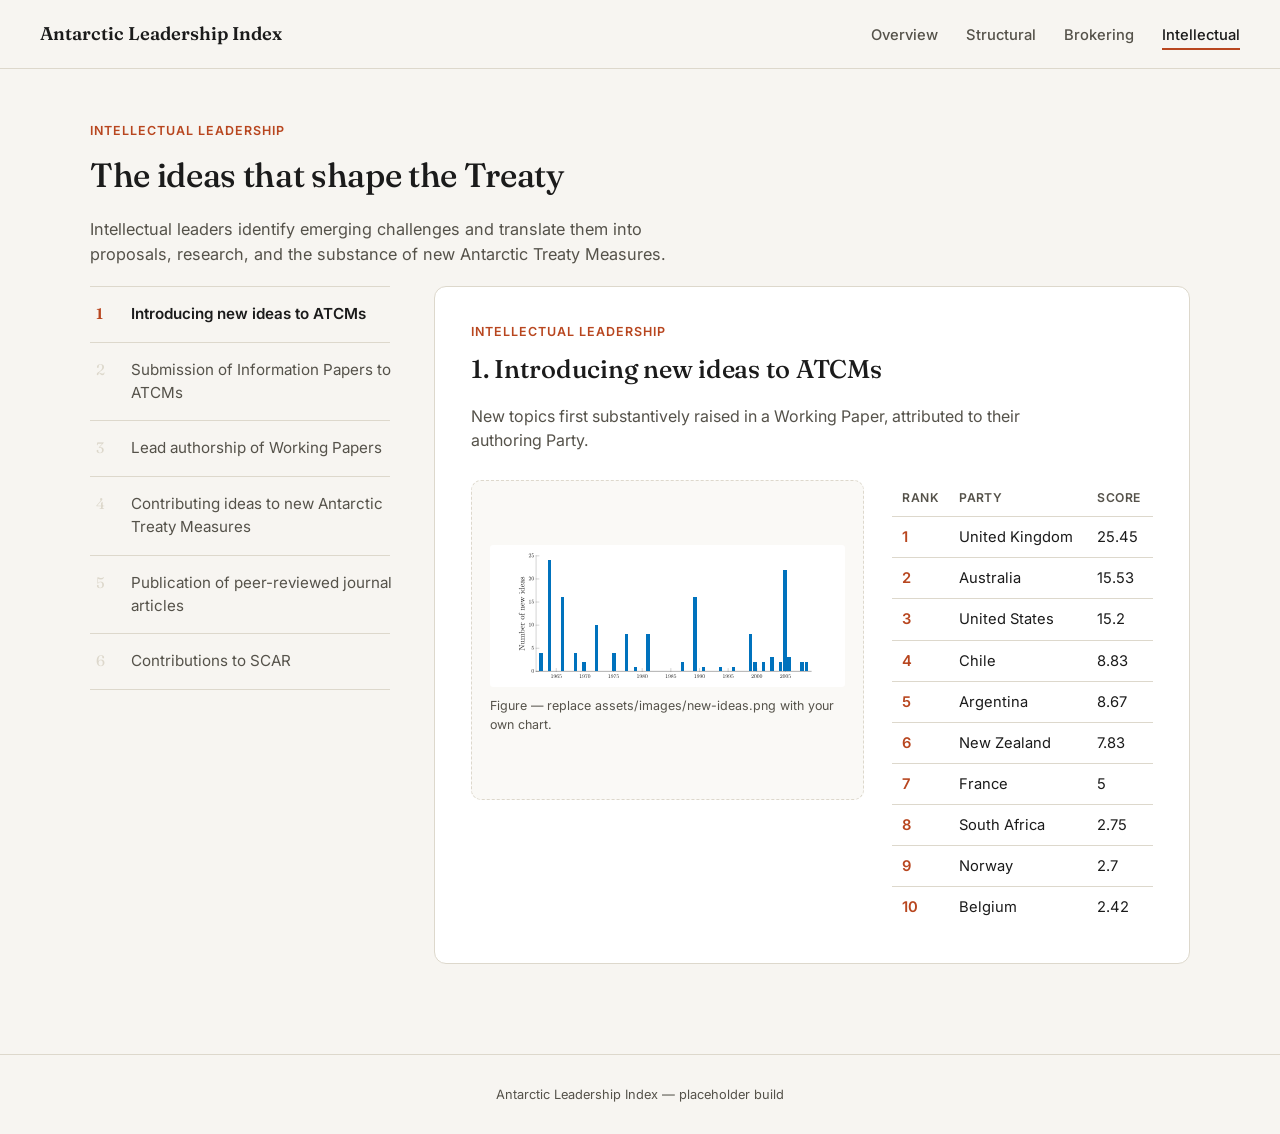
==== intellectual.html @ c26be4f8 "Initial commit: Antarctic Leadership Index static site" ====
<!DOCTYPE html>
<html lang="en">
<head>
<meta charset="UTF-8">
<meta name="viewport" content="width=device-width, initial-scale=1.0">
<title>Intellectual leadership — Antarctic Leadership Index</title>
<link rel="stylesheet" href="styles.css">
</head>
<body class="cat-intellectual">

<nav class="site-nav">
  <a class="brand" href="index.html">Antarctic Leadership Index</a>
  <ul>
    <li><a class="nav-link" href="index.html">Overview</a></li>
    <li><a class="nav-link" href="structural.html">Structural</a></li>
    <li><a class="nav-link" href="brokering.html">Brokering</a></li>
    <li><a class="nav-link" href="intellectual.html">Intellectual</a></li>
  </ul>
</nav>

<main>
  <div class="page-header">
    <span class="eyebrow">Intellectual leadership</span>
    <h1>The ideas that shape the Treaty</h1>
    <p>Intellectual leaders identify emerging challenges and translate them
      into proposals, research, and the substance of new Antarctic Treaty
      Measures.</p>
  </div>

  <div class="metric-layout">
    <ul class="metric-list" id="metric-list"></ul>
    <section class="metric-panel" id="metric-panel"></section>
  </div>
</main>

<footer class="site-footer">Antarctic Leadership Index — placeholder build</footer>

<script src="data.js"></script>
<script src="script.js"></script>
<script>renderCategoryPage("intellectual");</script>
</body>
</html>
---- styles.css ----
@import url('https://fonts.googleapis.com/css2?family=Fraunces:opsz,wght@9..144,400;9..144,500;9..144,600&family=Inter:wght@400;500;600;700&display=swap');

:root {
  --cream: #f7f5f1;
  --ink: #1b1b1b;
  --ink-soft: #55524a;
  --rule: #ddd8cc;
  --structural: #24467a;
  --brokering: #6f8a1f;
  --intellectual: #b8461f;
  --accent: var(--structural);
}

* { box-sizing: border-box; }

html { scroll-behavior: smooth; }
@media (prefers-reduced-motion: reduce) {
  html { scroll-behavior: auto; }
  * { animation-duration: 0.001ms !important; transition-duration: 0.001ms !important; }
}

body {
  margin: 0;
  background: var(--cream);
  color: var(--ink);
  font-family: 'Inter', system-ui, sans-serif;
  line-height: 1.5;
}

body.cat-structural { --accent: var(--structural); }
body.cat-brokering { --accent: var(--brokering); }
body.cat-intellectual { --accent: var(--intellectual); }

h1, h2, h3 {
  font-family: 'Fraunces', Georgia, serif;
  font-weight: 500;
  margin: 0 0 0.4em;
  letter-spacing: -0.01em;
}

a { color: inherit; }

/* ---------- Top nav ---------- */
.site-nav {
  display: flex;
  align-items: center;
  justify-content: space-between;
  padding: 20px 40px;
  border-bottom: 1px solid var(--rule);
  flex-wrap: wrap;
  gap: 12px;
}

.site-nav .brand {
  font-family: 'Fraunces', Georgia, serif;
  font-size: 1.15rem;
  font-weight: 600;
  text-decoration: none;
}

.site-nav ul {
  display: flex;
  gap: 28px;
  list-style: none;
  margin: 0;
  padding: 0;
}

.site-nav a.nav-link {
  text-decoration: none;
  font-size: 0.92rem;
  font-weight: 500;
  color: var(--ink-soft);
  padding-bottom: 4px;
  border-bottom: 2px solid transparent;
  transition: color 0.2s ease, border-color 0.2s ease;
}

.site-nav a.nav-link:hover { color: var(--ink); }

.site-nav a.nav-link.active {
  color: var(--ink);
  border-bottom-color: var(--accent);
}

/* ---------- Page shell ---------- */
main { max-width: 1180px; margin: 0 auto; padding: 48px 40px 90px; }

.page-header { max-width: 760px; margin-bottom: 20px; }
.page-header .eyebrow {
  display: inline-block;
  font-size: 0.78rem;
  font-weight: 600;
  letter-spacing: 0.08em;
  text-transform: uppercase;
  color: var(--accent);
  margin-bottom: 10px;
}
.page-header h1 { font-size: clamp(1.6rem, 3vw, 2.1rem); }
.page-header p { color: var(--ink-soft); font-size: 1.02rem; max-width: 60ch; }

/* ---------- Homepage ---------- */
.category-cards {
  display: grid;
  grid-template-columns: repeat(3, 1fr);
  gap: 20px;
  margin: 40px 0 60px;
}

.category-card {
  display: block;
  text-decoration: none;
  border: 1px solid var(--rule);
  border-radius: 10px;
  padding: 26px 24px;
  background: #fff;
  transition: transform 0.18s ease, box-shadow 0.18s ease;
}

.category-card:hover { transform: translateY(-3px); box-shadow: 0 10px 24px rgba(27,27,27,0.08); }

.category-card .swatch {
  width: 30px; height: 6px; border-radius: 3px; margin-bottom: 16px;
}
.category-card.structural .swatch { background: var(--structural); }
.category-card.brokering .swatch { background: var(--brokering); }
.category-card.intellectual .swatch { background: var(--intellectual); }

.category-card h3 { font-size: 1.25rem; margin-bottom: 8px; }
.category-card p { color: var(--ink-soft); font-size: 0.92rem; margin: 0 0 12px; }
.category-card .count { font-size: 0.8rem; color: var(--ink-soft); font-weight: 500; }

.section-label {
  font-size: 0.78rem;
  font-weight: 600;
  letter-spacing: 0.08em;
  text-transform: uppercase;
  color: var(--ink-soft);
  margin: 56px 0 18px;
}

/* Ternary chart */
.ternary-wrap {
  background: #fff;
  border: 1px solid var(--rule);
  border-radius: 10px;
  padding: 32px;
}
.ternary-wrap svg { width: 100%; height: auto; display: block; }

/* Ranking table */
table.ranking {
  width: 100%;
  border-collapse: collapse;
  background: #fff;
  border: 1px solid var(--rule);
  border-radius: 10px;
  overflow: hidden;
  font-size: 0.92rem;
}
table.ranking th, table.ranking td {
  text-align: left;
  padding: 12px 16px;
  border-bottom: 1px solid var(--rule);
}
table.ranking th {
  font-weight: 600;
  color: var(--ink-soft);
  font-size: 0.78rem;
  text-transform: uppercase;
  letter-spacing: 0.04em;
  background: #faf9f6;
}
table.ranking tr:last-child td { border-bottom: none; }
table.ranking td.rank { font-family: 'Fraunces', serif; font-size: 1rem; }

/* ---------- Category (metric) page ---------- */
.metric-layout {
  display: grid;
  grid-template-columns: 300px 1fr;
  gap: 44px;
  align-items: start;
}

.metric-list {
  list-style: none;
  margin: 0;
  padding: 0;
  border-top: 1px solid var(--rule);
}

.metric-list li { border-bottom: 1px solid var(--rule); }

.metric-list button {
  all: unset;
  cursor: pointer;
  display: flex;
  gap: 14px;
  width: 100%;
  padding: 16px 6px;
  font-size: 0.95rem;
  color: var(--ink-soft);
  transition: color 0.18s ease;
}

.metric-list button .num {
  font-family: 'Fraunces', serif;
  color: var(--rule);
  font-size: 0.95rem;
  min-width: 1.4em;
}

.metric-list button:hover { color: var(--ink); }

.metric-list li.active button { color: var(--ink); font-weight: 600; }
.metric-list li.active button .num { color: var(--accent); }

.metric-panel {
  background: #fff;
  border: 1px solid var(--rule);
  border-radius: 12px;
  padding: 36px;
  min-height: 520px;
}

.metric-panel.is-fading { opacity: 0; transition: opacity 0.22s ease; }
.metric-panel.is-visible { opacity: 1; transition: opacity 0.28s ease; }

.metric-panel .metric-eyebrow {
  font-size: 0.78rem;
  font-weight: 600;
  letter-spacing: 0.08em;
  text-transform: uppercase;
  color: var(--accent);
  margin-bottom: 8px;
}

.metric-panel h2 { font-size: 1.6rem; margin-bottom: 10px; }
.metric-panel .blurb { color: var(--ink-soft); max-width: 60ch; margin-bottom: 28px; }

.metric-body {
  display: flex;
  align-items: flex-start;
  gap: 28px;
}

.chart-frame {
  border: 1px dashed var(--rule);
  border-radius: 10px;
  padding: 18px;
  background: #faf9f6;
  flex: 1 1 60%;
  min-width: 0;
  min-height: 320px;
  display: flex;
  flex-direction: column;
  justify-content: center;
}
.chart-frame img { width: 100%; display: block; border-radius: 4px; }
.chart-frame .caption {
  font-size: 0.78rem;
  color: var(--ink-soft);
  margin-top: 10px;
}

table.top-ten {
  width: 100%;
  border-collapse: collapse;
  font-size: 0.92rem;
  flex: 1 1 40%;
  min-width: 0;
}
table.top-ten th, table.top-ten td {
  text-align: left;
  padding: 9px 10px;
  border-bottom: 1px solid var(--rule);
}
table.top-ten th {
  font-weight: 600;
  color: var(--ink-soft);
  font-size: 0.76rem;
  text-transform: uppercase;
  letter-spacing: 0.04em;
}
table.top-ten td.rank { color: var(--accent); font-weight: 600; width: 2em; }
table.top-ten tr:last-child td { border-bottom: none; }

footer.site-footer {
  text-align: center;
  padding: 30px;
  font-size: 0.8rem;
  color: var(--ink-soft);
  border-top: 1px solid var(--rule);
}

@media (max-width: 800px) {
  .metric-layout { grid-template-columns: 1fr; }
  .category-cards { grid-template-columns: 1fr; }
  main { padding: 32px 20px 70px; }
  .site-nav { padding: 16px 20px; }
  .metric-body { flex-direction: column; }
}
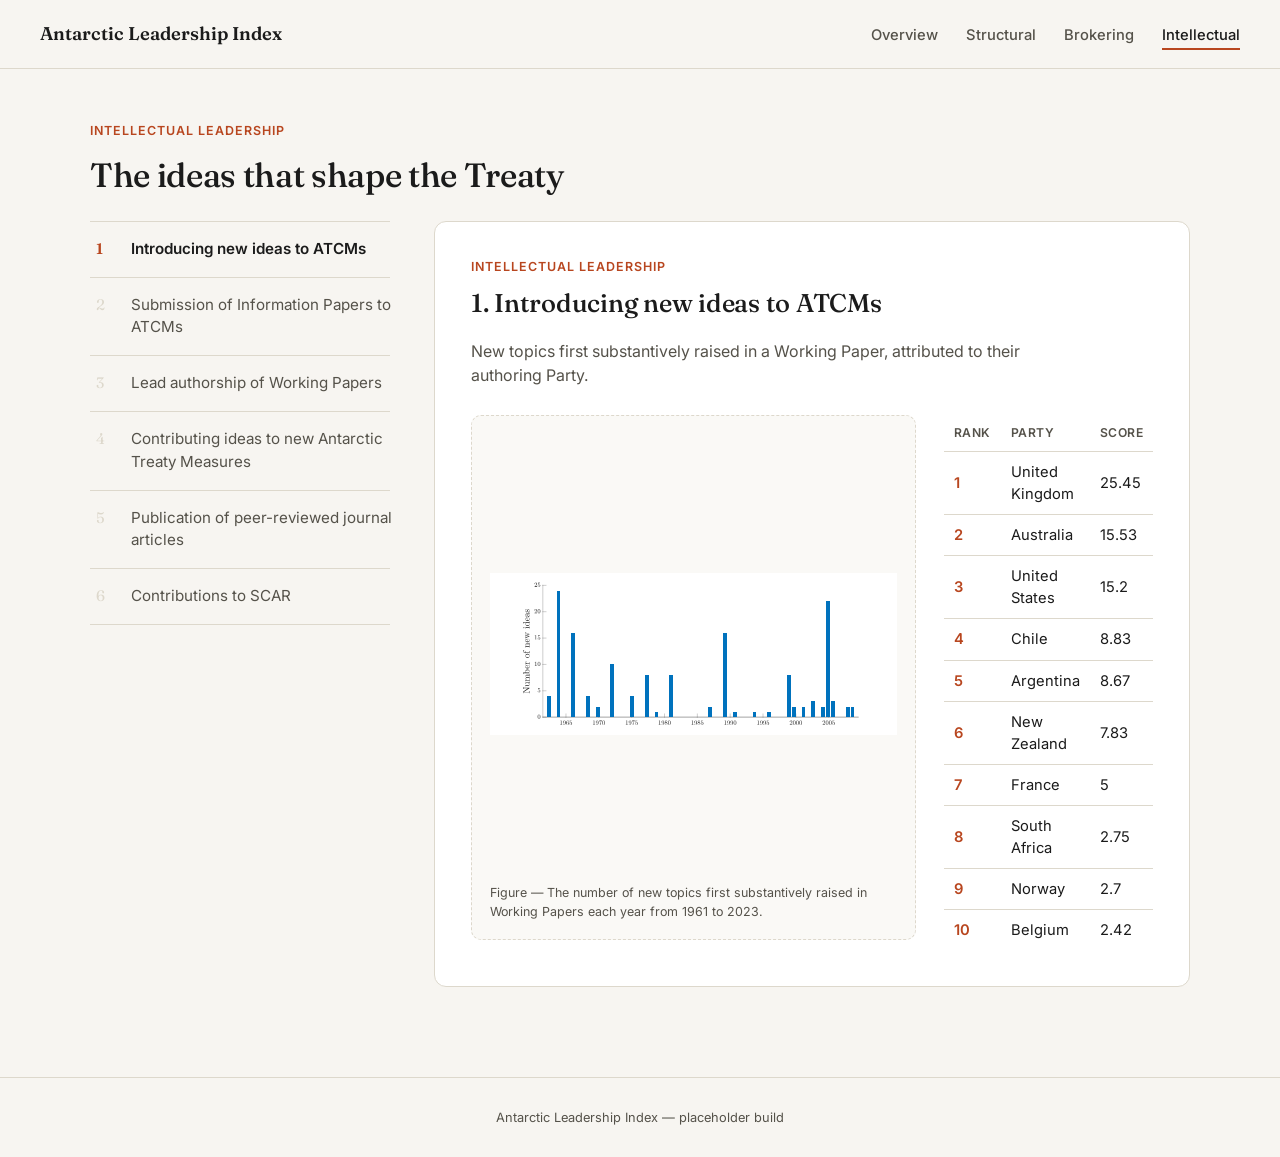
==== commit d6bbd3b6: "Widen chart panel, remove category subheadings, add real figure captions" ====
--- a/intellectual.html
+++ b/intellectual.html
@@ -22,9 +22,6 @@
   <div class="page-header">
     <span class="eyebrow">Intellectual leadership</span>
     <h1>The ideas that shape the Treaty</h1>
-    <p>Intellectual leaders identify emerging challenges and translate them
-      into proposals, research, and the substance of new Antarctic Treaty
-      Measures.</p>
   </div>
 
   <div class="metric-layout">
--- a/styles.css
+++ b/styles.css
@@ -249,14 +249,20 @@
   border-radius: 10px;
   padding: 18px;
   background: #faf9f6;
-  flex: 1 1 60%;
+  flex: 2 1 0;
   min-width: 0;
   min-height: 320px;
   display: flex;
   flex-direction: column;
   justify-content: center;
 }
-.chart-frame img { width: 100%; display: block; border-radius: 4px; }
+.chart-frame img {
+  width: 100%;
+  height: 440px;
+  object-fit: contain;
+  display: block;
+  border-radius: 4px;
+}
 .chart-frame .caption {
   font-size: 0.78rem;
   color: var(--ink-soft);
@@ -267,7 +273,7 @@
   width: 100%;
   border-collapse: collapse;
   font-size: 0.92rem;
-  flex: 1 1 40%;
+  flex: 1 1 0;
   min-width: 0;
 }
 table.top-ten th, table.top-ten td {
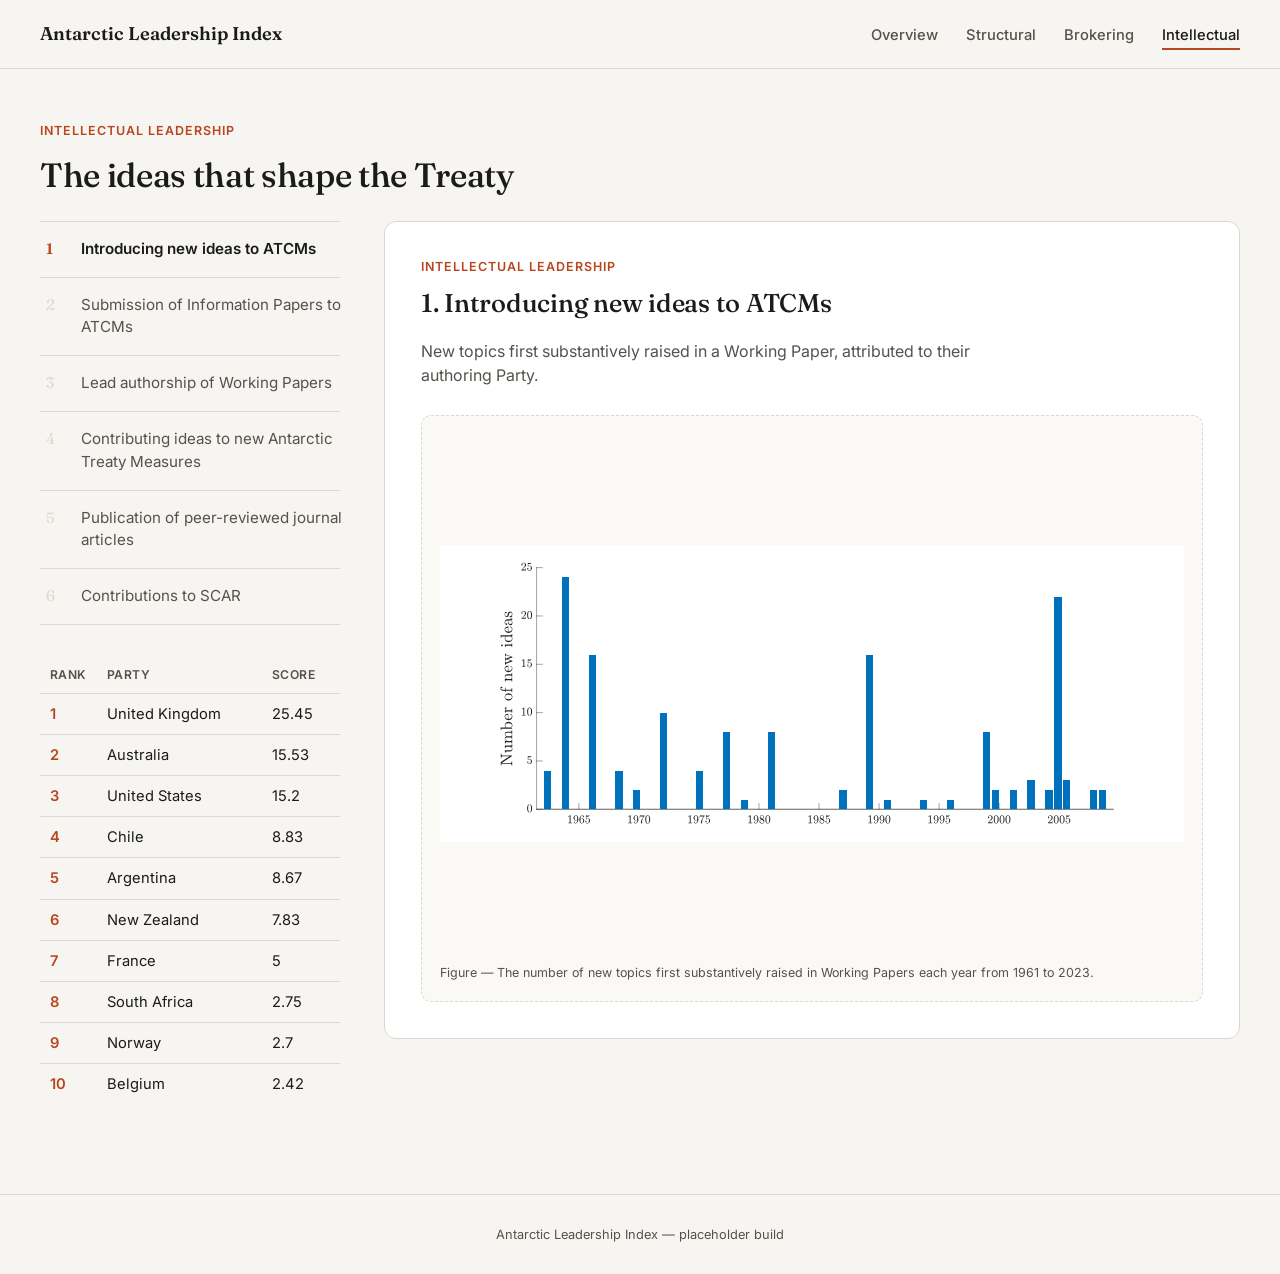
==== commit 555c660a: "Move top-10 table under metric list, widen chart panel, widen category page shell" ====
--- a/intellectual.html
+++ b/intellectual.html
@@ -25,7 +25,10 @@
   </div>
 
   <div class="metric-layout">
-    <ul class="metric-list" id="metric-list"></ul>
+    <div class="metric-sidebar">
+      <ul class="metric-list" id="metric-list"></ul>
+      <div class="metric-table-wrap" id="metric-table"></div>
+    </div>
     <section class="metric-panel" id="metric-panel"></section>
   </div>
 </main>
--- a/styles.css
+++ b/styles.css
@@ -86,6 +86,13 @@
 /* ---------- Page shell ---------- */
 main { max-width: 1180px; margin: 0 auto; padding: 48px 40px 90px; }
 
+/* Category sub-pages get a wider shell so the figure panel has more room. */
+body.cat-structural main,
+body.cat-brokering main,
+body.cat-intellectual main {
+  max-width: 1440px;
+}
+
 .page-header { max-width: 760px; margin-bottom: 20px; }
 .page-header .eyebrow {
   display: inline-block;
@@ -182,6 +189,12 @@
   align-items: start;
 }
 
+.metric-sidebar {
+  display: flex;
+  flex-direction: column;
+  gap: 32px;
+}
+
 .metric-list {
   list-style: none;
   margin: 0;
@@ -238,19 +251,11 @@
 .metric-panel h2 { font-size: 1.6rem; margin-bottom: 10px; }
 .metric-panel .blurb { color: var(--ink-soft); max-width: 60ch; margin-bottom: 28px; }
 
-.metric-body {
-  display: flex;
-  align-items: flex-start;
-  gap: 28px;
-}
-
 .chart-frame {
   border: 1px dashed var(--rule);
   border-radius: 10px;
   padding: 18px;
   background: #faf9f6;
-  flex: 2 1 0;
-  min-width: 0;
   min-height: 320px;
   display: flex;
   flex-direction: column;
@@ -258,7 +263,7 @@
 }
 .chart-frame img {
   width: 100%;
-  height: 440px;
+  height: 520px;
   object-fit: contain;
   display: block;
   border-radius: 4px;
@@ -273,8 +278,6 @@
   width: 100%;
   border-collapse: collapse;
   font-size: 0.92rem;
-  flex: 1 1 0;
-  min-width: 0;
 }
 table.top-ten th, table.top-ten td {
   text-align: left;
@@ -290,6 +293,9 @@
 }
 table.top-ten td.rank { color: var(--accent); font-weight: 600; width: 2em; }
 table.top-ten tr:last-child td { border-bottom: none; }
+
+.metric-table-wrap.is-fading { opacity: 0; transition: opacity 0.22s ease; }
+.metric-table-wrap.is-visible { opacity: 1; transition: opacity 0.28s ease; }
 
 footer.site-footer {
   text-align: center;
@@ -304,5 +310,4 @@
   .category-cards { grid-template-columns: 1fr; }
   main { padding: 32px 20px 70px; }
   .site-nav { padding: 16px 20px; }
-  .metric-body { flex-direction: column; }
-}
+}
